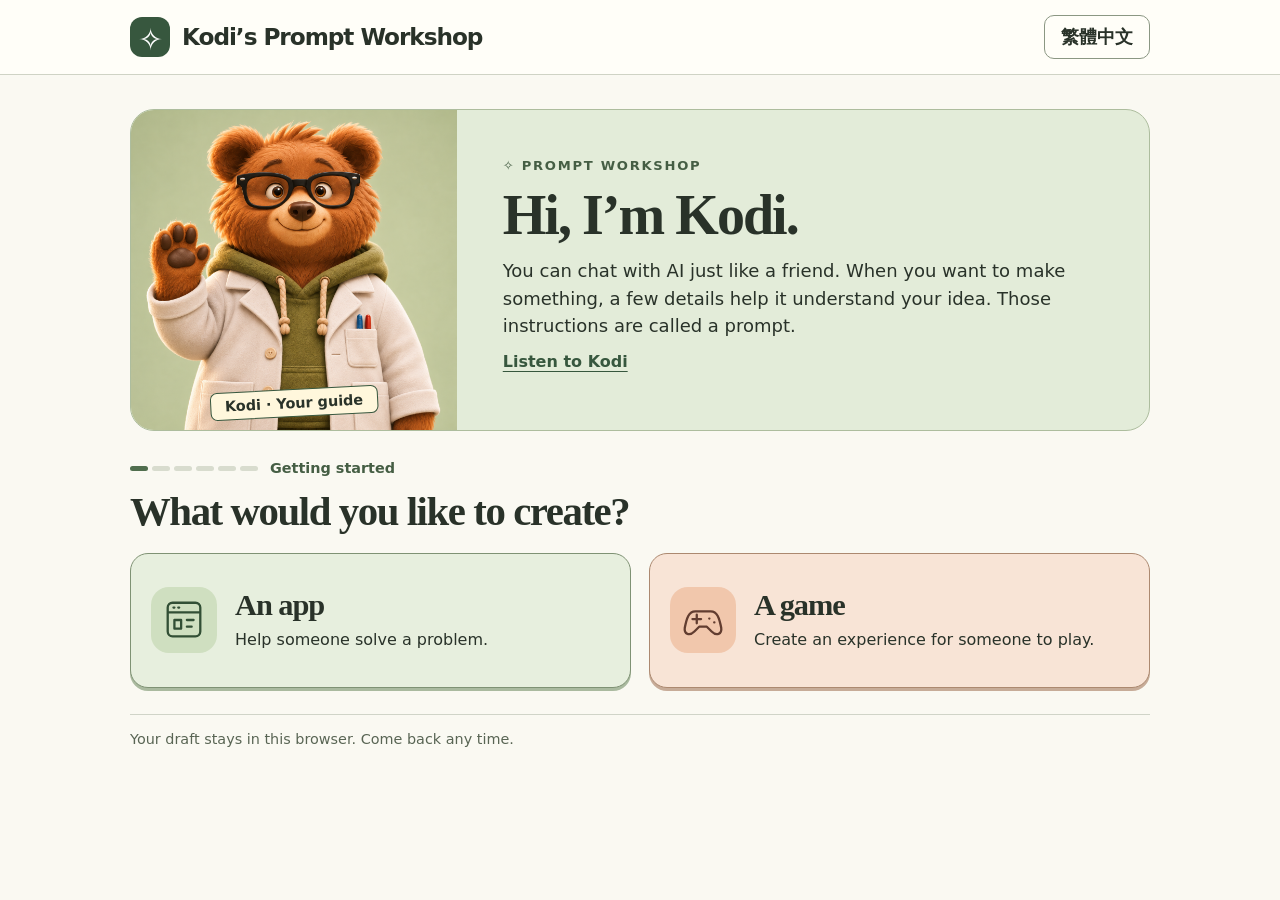
==== index.html @ c94c8eb4 "Build Kodi’s bilingual prompt workshop for first-time creators" ====
<!doctype html>
<html lang="en">
<head>
  <meta charset="utf-8">
  <meta name="viewport" content="width=device-width, initial-scale=1">
  <meta name="theme-color" content="#f8f7f0">
  <title>Kodi’s Prompt Workshop</title>
  <link rel="stylesheet" href="workshop.css">
  <script defer src="workshop.js"></script>
</head>
<body>
  <header><div class="wrap top"><b class="brand"><span class="mark" aria-hidden="true">✧</span><span id="brand"></span></b><button id="language"></button></div></header>
  <main class="wrap">
    <section class="welcome">
      <div class="portrait"><img src="kodi.png" alt="Kodi"><span id="name"></span></div>
      <div class="dialogue"><div class="eyebrow" id="eyebrow"></div><h1 id="title"></h1><p id="speech"></p><button id="listen" hidden></button></div>
    </section>
    <div class="progress"><span id="meter" aria-hidden="true"></span><span id="progress"></span></div>
    <h2 id="question" tabindex="-1"></h2>
    <div id="panel"></div>
    <p id="status" role="status"></p>
  </main>
  <footer class="wrap"><span id="foot"></span></footer>
</body></html>
---- workshop.css ----
* { box-sizing: border-box }
:root { color-scheme: light; --ink: #293229; --green: #37573e; --paper: #faf9f2 }
body { margin: 0; background: var(--paper); color: var(--ink); font: 1.125rem/1.55 "Avenir Next", "Nunito", system-ui, sans-serif }
button, textarea { color: inherit; font: inherit }
button { cursor: pointer; min-height: 44px; background: #fffef8; border: 1.5px solid #8b9783; border-radius: 10px; padding: .45rem 1rem; font-weight: 700 }
:focus-visible { outline: 3px solid #155cb1; outline-offset: 4px }
header { background: #fffef8; border-bottom: 1px solid #cfd3c5 }
.wrap { width: min(1100px, 100%); padding-inline: clamp(16px,4vw,40px); margin: auto }
.top,.brand,.progress,.examples,.nav { display: flex; align-items: center; gap: 12px }
.top,.nav { justify-content: space-between }
.top { min-height: 74px }.brand { font-size: clamp(1rem, 2.4vw, 1.45rem); letter-spacing: -.045em }
.mark { display: grid; place-items: center; background: var(--green); color: white; width: 40px; height: 40px; border-radius: 12px; font-size: 30px }
main { padding-top: clamp(18px,3vw,34px) }
.welcome { background: #e3ecd9; border: 1.5px solid #adbd9e; border-radius: 24px; overflow: hidden; display: grid; grid-template-columns: 32% 1fr }
.portrait { position: relative; min-height: 285px; background: #d8e4cd }
.portrait img { display: block; position: absolute; width: 100%; height: 100%; object-fit: cover; object-position: center 36% }
.portrait span { position: absolute; bottom: 13px; left: 50%; transform: translateX(-50%) rotate(-3deg); white-space: nowrap; border-radius: 7px; border: 1.5px solid var(--green); background: #fff7dc; padding: .12rem .85rem; font-size: .9rem; font-weight: 800 }
.dialogue { align-self: center; padding: clamp(18px,3.8vw,46px) }
.eyebrow,.progress { color: #455e44; font-weight: 750 }
.eyebrow { text-transform: uppercase; font-size: .82rem; letter-spacing: .13em }
h1,h2,.card strong { font-family: Georgia, "Times New Roman", serif; letter-spacing: -.035em; line-height: 1.12 }
h1 { font-size: clamp(2rem,4.8vw,3.5rem); margin: .45rem 0 .65rem }
.dialogue p { margin: 0; max-width: 580px }
#listen { background: transparent; color: var(--green); padding: .35rem 0; border: 0; text-underline-offset: 4px; text-decoration: underline; font-size: 1rem }
.progress { margin: 1.6rem 0 .6rem; font-size: .9rem }
#meter { display: flex; gap: 4px } #meter i { width: 18px; height: 5px; background: #d8dcce; border-radius: 4px } #meter .done { background: #506e4e }
h2 { font-size: clamp(1.8rem,3.4vw,2.55rem); margin: 0 0 1.15rem }
.choices { display: grid; grid-template-columns: 1fr 1fr; gap: 18px }
.card { display: flex; align-items: center; gap: 18px; text-align: left; min-height: 135px; padding: 20px; border-radius: 18px; background: #e7efde; border-color: #7f9274; box-shadow: 0 3px #aaba9f }
.card.game { background: #f8e4d6; border-color: #ac8970; box-shadow: 0 3px #c7ac98 }
.card:hover,.example:hover { filter: brightness(.97) }
.card strong { display: block; font-size: 1.9rem; margin-bottom: 6px }.card small { display: block; font-size: 1rem; font-weight: 500 }
.icon { flex: none; width: 66px; height: 66px; border-radius: 18px; display: grid; place-items: center; background: #cfdfc0; color: #324f35 }
.game .icon { background: #f1c7ac; color: #623d30 }
.icon svg { width: 46px; height: 46px; stroke: currentColor; fill: none; stroke-width: 2.4; stroke-linecap: round; stroke-linejoin: round }
.box { padding: clamp(14px,3vw,24px); border: 1px solid #bfc6b8; background: #fffef9; border-radius: 16px }
label { display: block; font-weight: bold; margin-bottom: 6px }
textarea { width: 100%; display:block; padding: .8rem; border: 1.5px solid #8f9b88; border-radius: 9px; min-height: 90px; resize: vertical; background: white }
textarea.prompt { min-height: 290px }.examples { flex-wrap: wrap; margin-top: 12px; gap: 8px }.example { background: #eff3e7; font-size: 1rem; text-align:left }
.nav { margin-top: 16px; flex-wrap: wrap }.primary { background: var(--green); color: white; border-color: var(--green) }
#status { color: #764125; font-weight: 700 }#status:empty { display:none }
footer { padding-block: 26px; color: #596554; font-size: .9rem }footer span { display:block; border-top: 1px solid #d0d4c8; padding-top: 13px }
@media(max-width:680px) { .top { min-height:64px }.brand {gap:7px}.mark {width:30px;height:30px;font-size:23px}.welcome {grid-template-columns: 30% 1fr}.portrait {min-height:175px}.portrait img {object-position:48% center}.portrait span {font-size:.8rem;padding:0 5px}.dialogue {padding:15px}.dialogue p {font-size:1rem}.choices {grid-template-columns:1fr}.card {min-height:100px;padding:15px} }
@media(max-width:430px) { .welcome {display:block;position:relative}.portrait {float:right;width:94px;height:94px;min-height:0;border-radius:50%;margin:14px 14px 0 8px}.portrait img {border-radius:50%}.portrait span {bottom:-6px}.dialogue {padding:18px}.eyebrow {font-size:.75rem}.top button {padding:.4rem .6rem} }
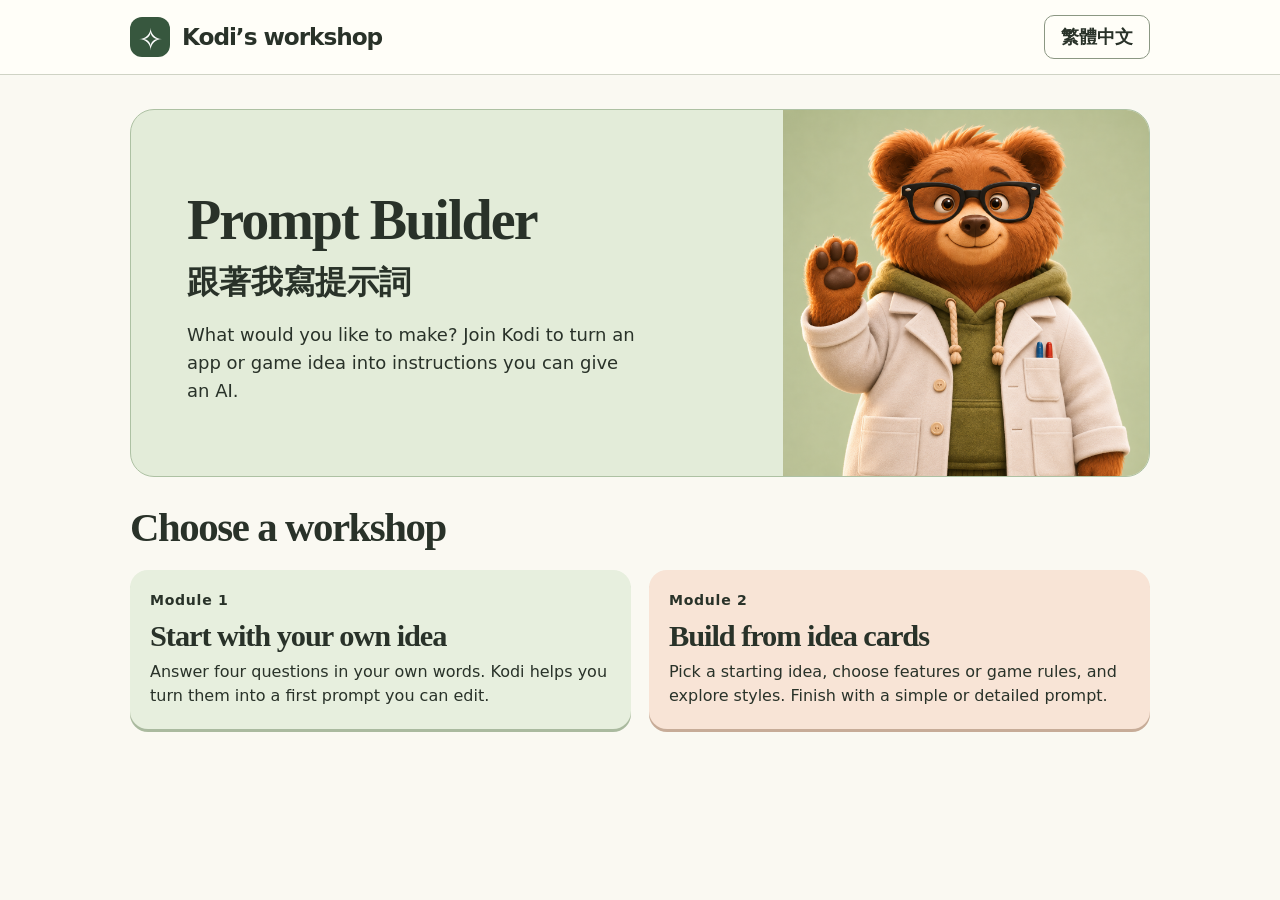
==== commit 63341e39: "Introduce bilingual Prompt Builder hub and preserve both workshops" ====
--- a/index.html
+++ b/index.html
@@ -1,24 +1,31 @@
 <!doctype html>
-<html lang="en">
-<head>
-  <meta charset="utf-8">
-  <meta name="viewport" content="width=device-width, initial-scale=1">
-  <meta name="theme-color" content="#f8f7f0">
-  <title>Kodi’s Prompt Workshop</title>
-  <link rel="stylesheet" href="workshop.css">
-  <script defer src="workshop.js"></script>
-</head>
-<body>
-  <header><div class="wrap top"><b class="brand"><span class="mark" aria-hidden="true">✧</span><span id="brand"></span></b><button id="language"></button></div></header>
-  <main class="wrap">
-    <section class="welcome">
-      <div class="portrait"><img src="kodi.png" alt="Kodi"><span id="name"></span></div>
-      <div class="dialogue"><div class="eyebrow" id="eyebrow"></div><h1 id="title"></h1><p id="speech"></p><button id="listen" hidden></button></div>
-    </section>
-    <div class="progress"><span id="meter" aria-hidden="true"></span><span id="progress"></span></div>
-    <h2 id="question" tabindex="-1"></h2>
-    <div id="panel"></div>
-    <p id="status" role="status"></p>
-  </main>
-  <footer class="wrap"><span id="foot"></span></footer>
-</body></html>+<html lang="en"><head><meta charset="utf-8"><meta name="viewport" content="width=device-width, initial-scale=1"><meta name="theme-color" content="#faf9f2">
+<title>Prompt Builder (跟著我寫提示詞)</title><link rel="stylesheet" href="workshop.css">
+<style>
+.intro { display:grid;grid-template-columns:minmax(0,1fr) minmax(180px,36%);align-items:center;overflow:hidden;border:1px solid #adc1a3;background:#e3ecd9;border-radius:24px }
+.copy { padding:clamp(22px,5vw,56px) }.copy h1 span {display:block;font:700 clamp(1.3rem,3vw,2rem)/1.45 system-ui;margin-top:.45rem;letter-spacing:0}
+.intro img {width:100%;height:100%;max-height:385px;object-fit:cover;object-position:50% 35%}
+.intro p {max-width:40ch;margin:1rem 0 0}.modules {margin-top:28px}
+.choices a {display:block;text-decoration:none;color:inherit}.choices a:hover strong {text-decoration:underline;text-underline-offset:.15em}
+.card .number {display:block;font:700 .88rem/1.5 system-ui;letter-spacing:.05em;margin-bottom:.55rem}
+@media(max-width:600px){.intro{grid-template-columns:1fr 32%}.copy{padding:16px}.intro img{object-position:54% center}.copy h1{font-size:1.9rem}.copy p{font-size:1rem}.modules{margin-top:20px}}
+</style></head><body>
+<header><div class="wrap top"><b class="brand"><span aria-hidden="true" class="mark">✧</span><span data-en="Kodi’s workshop" data-zh="Kodi 的工坊">Kodi’s workshop</span></b><button id="lang" type="button">繁體中文</button></div></header>
+<main class="wrap"><section class="intro"><div class="copy"><h1>Prompt Builder<span lang="zh-Hant">跟著我寫提示詞</span></h1>
+<p data-en="What would you like to make? Join Kodi to turn an app or game idea into instructions you can give an AI." data-zh="你想做一個工具，還是設計一款遊戲？跟著 Kodi，把腦中的點子寫成 AI 看得懂的提示詞。">What would you like to make? Join Kodi to turn an app or game idea into instructions you can give an AI.</p></div><img src="kodi.png" alt="Kodi"></section>
+<section class="modules"><h2 data-en="Choose a workshop" data-zh="選擇你的工坊">Choose a workshop</h2><div class="choices">
+<a class="card" href="workshop.html"><span class="number" data-en="Module 1" data-zh="單元 1">Module 1</span><strong data-en="Start with your own idea" data-zh="從自己的點子出發">Start with your own idea</strong><small data-en="Answer four questions in your own words. Kodi helps you turn them into a first prompt you can edit." data-zh="用自己的話回答四個問題，讓 Kodi 幫你組成第一份可以修改的提示詞。">Answer four questions in your own words. Kodi helps you turn them into a first prompt you can edit.</small></a>
+<a class="card game" href="kodi_s_prompt_builder_create_apps_games_with_ai.html"><span class="number" data-en="Module 2" data-zh="單元 2">Module 2</span><strong data-en="Build from idea cards" data-zh="用靈感卡拼出作品">Build from idea cards</strong><small data-en="Pick a starting idea, choose features or game rules, and explore styles. Finish with a simple or detailed prompt." data-zh="從靈感卡挑選題材、功能或遊戲規則，再搭配喜歡的風格，產生簡單版或詳細版提示詞。">Pick a starting idea, choose features or game rules, and explore styles. Finish with a simple or detailed prompt.</small></a>
+</div></section></main><script>
+const toggle = document.getElementById('lang');
+function localize(zh) {
+  document.documentElement.lang = zh ? 'zh-Hant' : 'en';
+  toggle.textContent = zh ? 'English' : '繁體中文';
+  toggle.lang = zh ? 'en' : 'zh-Hant';
+  document.querySelectorAll('[data-en]').forEach(el => el.textContent = zh ? el.dataset.zh : el.dataset.en);
+}
+let zh = navigator.language.toLowerCase().startsWith('zh');
+try { const preference = localStorage.getItem('prompt-builder-landing-language'); if (preference) zh = preference === 'zh' } catch {}
+localize(zh);
+toggle.onclick = () => { zh = !zh; localize(zh); try { localStorage.setItem('prompt-builder-landing-language', zh ? 'zh':'en') } catch {} };
+</script></body></html>
